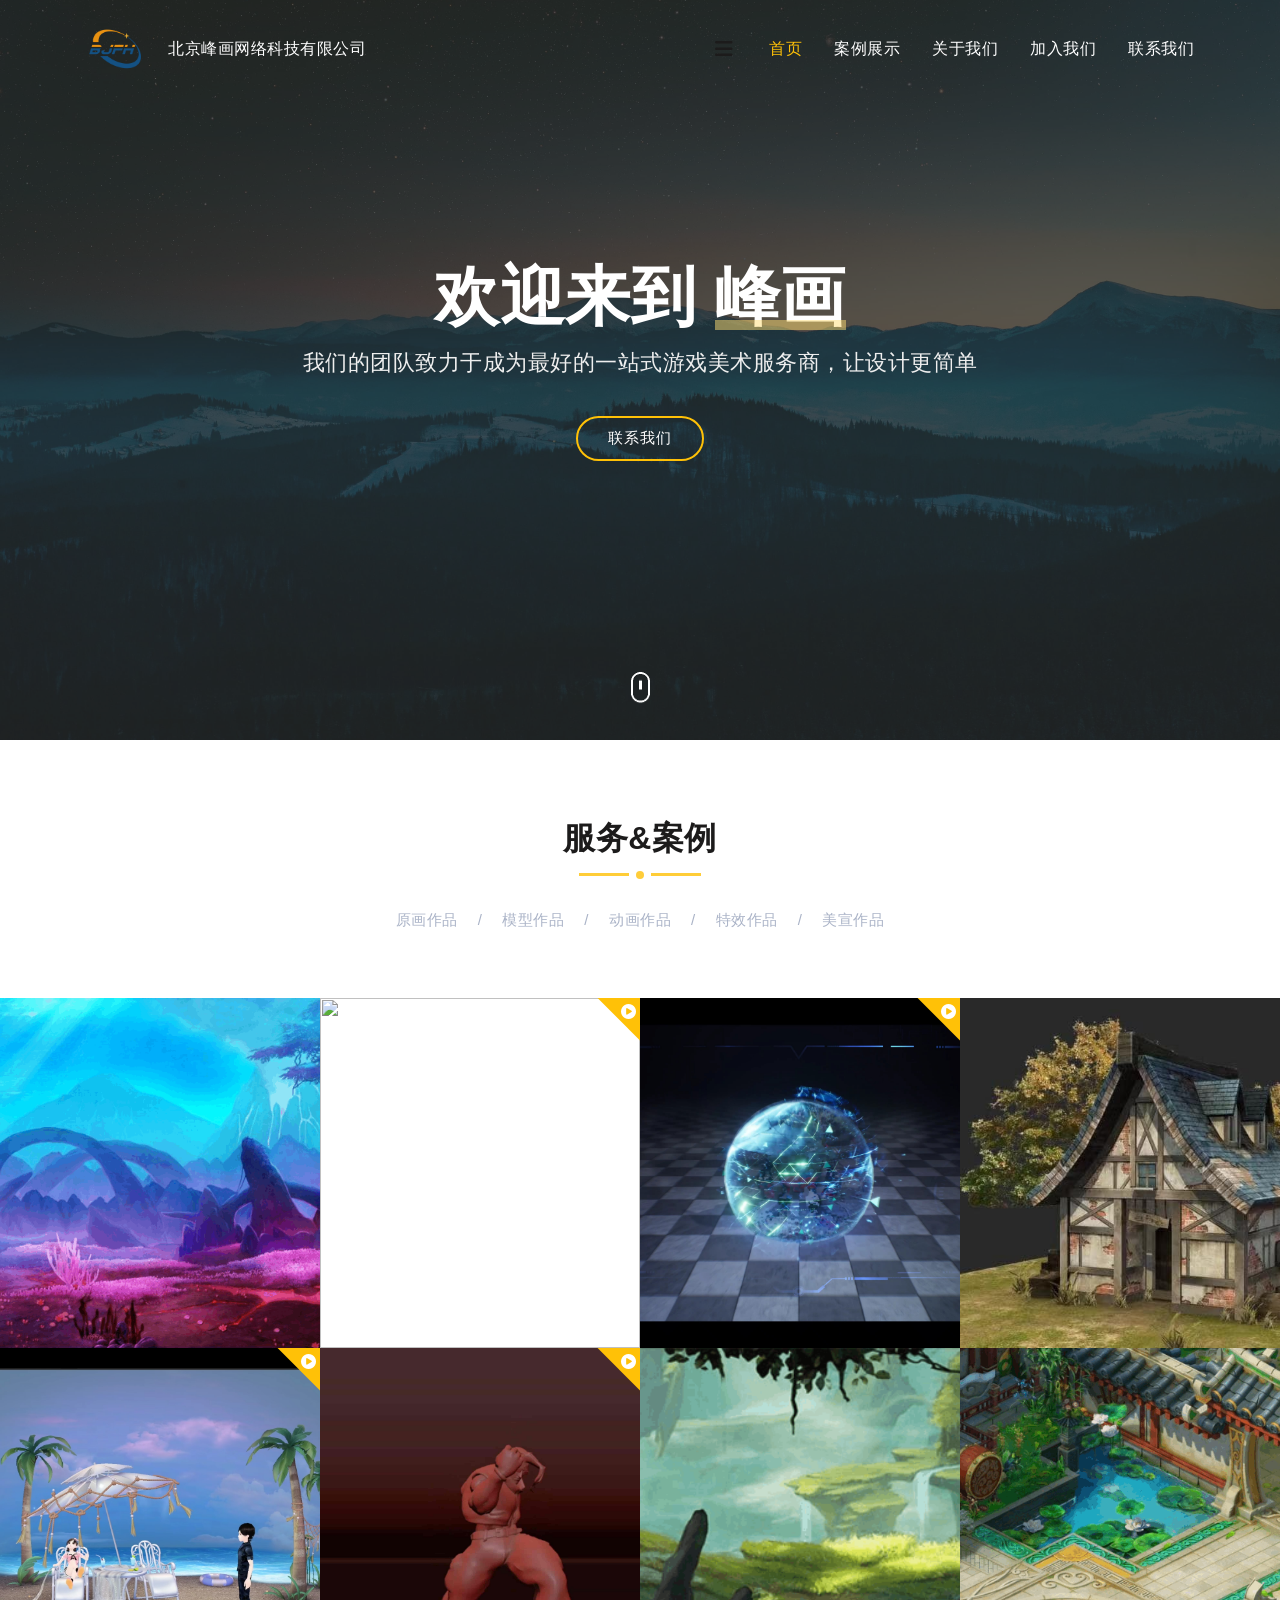
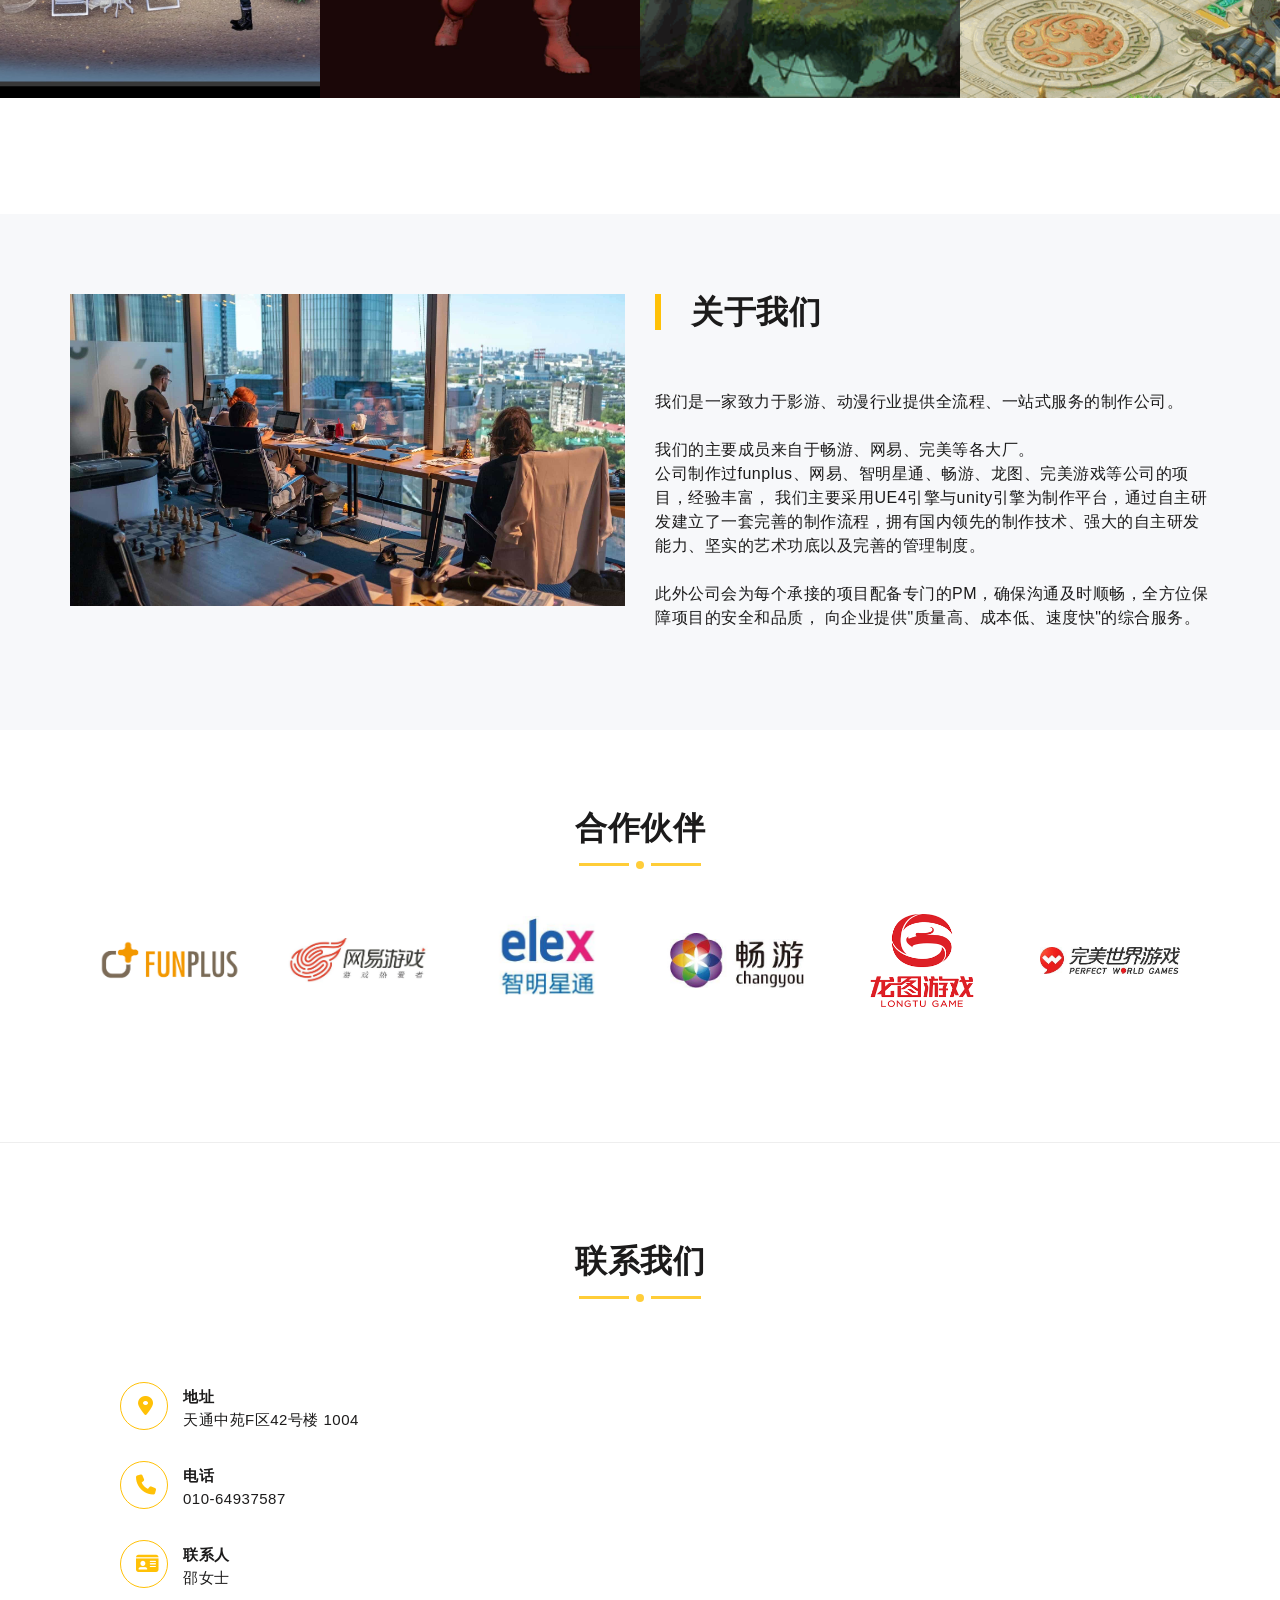
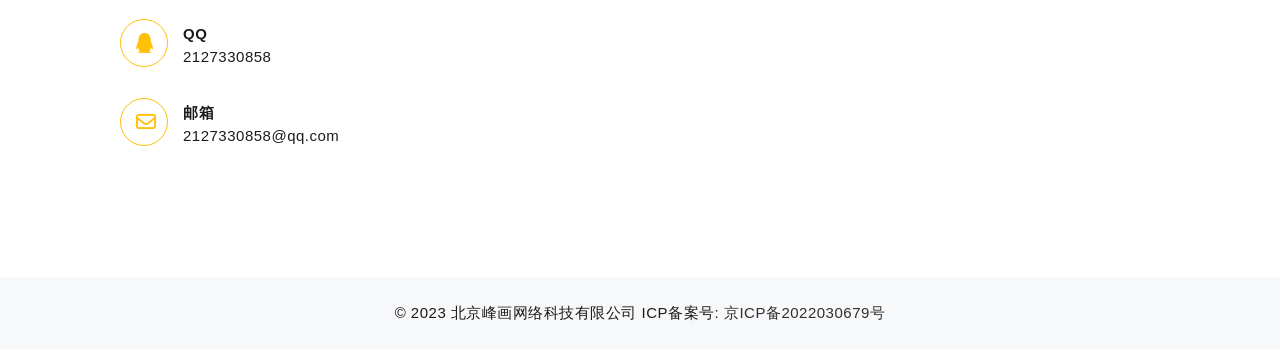
==== index.html @ 096bbdb9 "first commit" ====
<!DOCTYPE html>
<html lang="zh-CN">
<head>
  <meta charset="UTF-8">
  <meta name="viewport" content="width=device-width; initial-scale=1.0; maximum-scale=1; user-scalable=no;">
  <meta name="description" content="北京峰画网络科技有限公司官网 - 我们是一家致力于影游、动漫行业提供全流程、一站式服务的制作公司。">
  <meta name="keywords" content="北京峰画网络科技有限公司,游戏研发,原画作品,角色原画,场景原画,模型作品,角色模型,场景模型,三渲二,动画作品,角色动画,场景动画,动画镜头,特效作品,Unity引擎,UE4引擎,自研引擎,美宣作品">
  <title>北京峰画网络科技有限公司官网</title>
  <link rel="icon" href="/assets/favicon.ico">
  <link rel="stylesheet" href="/css/style.css">
  <link rel="stylesheet" href="https://cdnjs.cloudflare.com/ajax/libs/font-awesome/6.2.0/css/all.min.css">
</head>
<body>
  <div class="home_container">
    <!-- Header -->
    <header class="header header_home">
      <div class="navbar">
        <div class="container">
          <div class="navbar_left">
            <div class="navbar_logo">
              <img width="90" height="90" src="/assets/logo.png" alt="峰画">
            </div>
            <div class="navbar_title">北京峰画网络科技有限公司</div>
          </div>
          <div class="navbar_right">
            <i class="fas fa-bars navbar_menu_icon"></i>
            <div class="navbar_menu_pc">
              <div class="navbar_item" data-href="/index.html" onclick="window.location.href='/index.html'">首页</div>
              <div class="navbar_item" data-href="/cases.html" onclick="window.location.href='/cases.html'">案例展示</div>
              <div class="navbar_item" data-href="/about.html" onclick="window.location.href='/about.html'">关于我们</div>
              <div class="navbar_item" data-href="/jobs.html" onclick="window.location.href='/jobs.html'">加入我们</div>
              <div class="navbar_item" data-href="/contact.html" onclick="window.location.href='/contact.html'">联系我们</div>
            </div>
          </div>
        </div>
        <div class="navbar_menu_mobile">
          <div class="navbar_item" data-href="/index.html" onclick="window.location.href='/index.html'">首页</div>
          <div class="navbar_item" data-href="/cases.html" onclick="window.location.href='/cases.html'">案例展示</div>
          <div class="navbar_item" data-href="/about.html" onclick="window.location.href='/about.html'">关于我们</div>
          <div class="navbar_item" data-href="/jobs.html" onclick="window.location.href='/jobs.html'">加入我们</div>
          <div class="navbar_item" data-href="/contact.html" onclick="window.location.href='/contact.html'">联系我们</div>
        </div>
      </div>
    </header>

    <!-- Hero Section -->
    <div class="home_head">
      <div class="home_head_bg">
        <img alt="bg" src="/assets/home_bg.jpg">
      </div>
      <div class="home_overlay">
        <div class="home_content">
          <div class="animate-fade-in">
            <div class="home_title">
              欢迎来到
              <span class="home_title_line">峰画</span>
            </div>
          </div>
          <div class="animate-fade-in" style="transition-delay: 0.1s;">
            <div class="home_sub_title">我们的团队致力于成为最好的一站式游戏美术服务商，让设计更简单</div>
          </div>
          <div class="animate-fade-in" style="transition-delay: 0.2s;">
            <div onclick="window.location.href='/contact.html'" class="home_head_btn">
              联系我们
            </div>
          </div>
        </div>
        <div class="home_scroll_icon">
          <img src="/assets/scroll.gif" alt="scroll" width="19" height="33">
        </div>
      </div>
    </div>

    <!-- 服务&案例 -->
    <div class="home_block_wrapper">
      <div class="home_case_wrapper">
        <h2 class="home_block_title">服务&案例</h2>
        <div class="home_block_dot"></div>
        <div class="home_case_filter">
          <div class="home_case_filter_item">
            <div class="home_case_filter_title" onclick="window.location.href='/cases.html?type=1'">原画作品</div>
            <div class="home_case_filter_line">/</div>
          </div>
          <div class="home_case_filter_item">
            <div class="home_case_filter_title" onclick="window.location.href='/cases.html?type=2'">模型作品</div>
            <div class="home_case_filter_line">/</div>
          </div>
          <div class="home_case_filter_item">
            <div class="home_case_filter_title" onclick="window.location.href='/cases.html?type=3'">动画作品</div>
            <div class="home_case_filter_line">/</div>
          </div>
          <div class="home_case_filter_item">
            <div class="home_case_filter_title" onclick="window.location.href='/cases.html?type=4'">特效作品</div>
            <div class="home_case_filter_line">/</div>
          </div>
          <div class="home_case_filter_item">
            <div class="home_case_filter_title" onclick="window.location.href='/cases.html?type=5'">美宣作品</div>
          </div>
        </div>

        <div id="home_case_list" class="home_case_list">
          <!-- 案例列表由JS渲染 -->
        </div>
      </div>
    </div>

    <!-- 关于我们 -->
    <div class="home_block_wrapper" style="background-color: #f7f8fa;">
      <div class="home_block_inner_wrapper">
        <div class="home_about_wrapper">
          <div class="home_about_pc_img">
            <img src="/assets/about.jpg" alt="关于峰画">
          </div>
          <div class="home_about_m_img">
            <img src="/assets/about.jpg" alt="关于峰画">
          </div>
          <div class="home_about_content">
            <h2 class="home_about_title">关于我们</h2>
            我们是一家致力于影游、动漫行业提供全流程、一站式服务的制作公司。
            <br><br>
            我们的主要成员来自于畅游、网易、完美等各大厂。
            <br>
            公司制作过funplus、网易、智明星通、畅游、龙图、完美游戏等公司的项目，经验丰富， 我们主要采用UE4引擎与unity引擎为制作平台，通过自主研发建立了一套完善的制作流程，拥有国内领先的制作技术、强大的自主研发能力、坚实的艺术功底以及完善的管理制度。
            <br><br>
            此外公司会为每个承接的项目配备专门的PM，确保沟通及时顺畅，全方位保障项目的安全和品质， 向企业提供"质量高、成本低、速度快"的综合服务。
          </div>
        </div>
      </div>
    </div>

    <!-- 合作伙伴 -->
    <div class="home_block_wrapper">
      <div class="home_block_full_inner_wrapper">
        <h2 class="home_block_title">合作伙伴</h2>
        <div class="home_block_dot"></div>
        <div class="home_logo_list">
          <img class="home_logo_img" src="/assets/logo6.png" alt="funplus">
          <img class="home_logo_img" src="/assets/logo5.png" alt="网易">
          <img class="home_logo_img" src="/assets/logo4.jpeg" alt="智明星通">
          <img class="home_logo_img" src="/assets/logo3.jpeg" alt="畅游">
          <img class="home_logo_img" src="/assets/logo2.png" alt="龙图">
          <img class="home_logo_img" src="/assets/logo1.jpeg" alt="完美游戏">
        </div>
      </div>
    </div>

    <hr>

    <!-- 联系我们 -->
    <div class="home_block_wrapper">
      <div class="home_block_inner_wrapper">
        <h2 class="home_block_title">联系我们</h2>
        <div class="home_block_dot"></div>
        <div class="home_contact">
          <div class="home_contact_msg">
            <div class="home_contact_msg_item">
              <div class="home_contact_msg_item_icon_wrapper">
                <i class="fas fa-location-dot home_contact_msg_item_icon" style="width: 12px;"></i>
              </div>
              <div class="home_contact_msg_item_body">
                <div><strong>地址</strong></div>
                <div>天通中苑F区42号楼 1004</div>
              </div>
            </div>
            <div class="home_contact_msg_item">
              <div class="home_contact_msg_item_icon_wrapper">
                <i class="fas fa-phone home_contact_msg_item_icon"></i>
              </div>
              <div class="home_contact_msg_item_body">
                <div><strong>电话</strong></div>
                <div>010-64937587</div>
              </div>
            </div>
            <div class="home_contact_msg_item">
              <div class="home_contact_msg_item_icon_wrapper">
                <i class="fas fa-id-card home_contact_msg_item_icon"></i>
              </div>
              <div class="home_contact_msg_item_body">
                <div><strong>联系人</strong></div>
                <div>邵女士</div>
              </div>
            </div>
            <div class="home_contact_msg_item">
              <div class="home_contact_msg_item_icon_wrapper">
                <i class="fab fa-qq home_contact_msg_item_icon"></i>
              </div>
              <div class="home_contact_msg_item_body">
                <div><strong>QQ</strong></div>
                <div>2127330858</div>
              </div>
            </div>
            <div class="home_contact_msg_item">
              <div class="home_contact_msg_item_icon_wrapper">
                <i class="far fa-envelope home_contact_msg_item_icon"></i>
              </div>
              <div class="home_contact_msg_item_body">
                <div><strong>邮箱</strong></div>
                <div>2127330858@qq.com</div>
              </div>
            </div>
          </div>
        </div>
      </div>
    </div>

    <!-- Footer -->
    <footer class="footer">
      <p>
        © 2023 北京峰画网络科技有限公司 ICP备案号:
        <a href="https://beian.miit.gov.cn" target="_blank">京ICP备2022030679号</a>
      </p>
    </footer>
  </div>

  <!-- Modal -->
  <div id="modal" class="modal_wrapper" style="display: none;">
    <span class="modal_close">×</span>
    <div class="modal_content"></div>
  </div>

  <script src="/js/main.js"></script>
</body>
</html>
---- css/style.css ----
/* ==================== 全局样式 ==================== */
html,
body {
  padding: 0;
  margin: 0;
  font-family:
    -apple-system,
    BlinkMacSystemFont,
    Segoe UI,
    Roboto,
    Oxygen,
    Ubuntu,
    Cantarell,
    Fira Sans,
    Droid Sans,
    Helvetica Neue,
    sans-serif;
}

a {
  color: inherit;
  text-decoration: none;
}

* {
  box-sizing: border-box;
  -webkit-tap-highlight-color: transparent;
}

body,
html {
  overflow-x: hidden;
  -webkit-tap-highlight-color: transparent;
}

body {
  font-family: "Open Sans", sans-serif;
  font-size: 15px;
  letter-spacing: 0.5px;
  line-height: 1.5;
  color: #1c1b1b;
}

ul {
  padding: 0;
  margin: 0;
}

ul li {
  list-style: disc;
  font-size: 17px;
  line-height: 1.59;
}

a {
  text-decoration: none;
  color: #2f2f2f;
}

a:hover,
a:focus {
  outline: none;
  text-decoration: none;
}

h1,
h2,
h3,
h4,
h5,
h6 {
  font-family: "Open Sans", sans-serif;
  font-weight: 700;
  margin-top: 0;
}

h1 {
  font-size: 38px;
}

h2 {
  font-size: 32px;
  line-height: 1.13;
}

h3 {
  font-size: 26px;
}

h4 {
  font-size: 22px;
}

h5 {
  font-size: 20px;
}

h6 {
  font-size: 18px;
}

img {
  border: none;
  max-width: 100%;
  -moz-user-select: none;
  -webkit-user-select: none;
  -ms-user-select: none;
  user-select: none;
  -webkit-user-drag: none;
  user-drag: none;
  vertical-align: middle;
}

code {
  background-color: #ffc107;
  border-radius: 2px;
  color: #fff;
  padding: 2px 4px;
}

pre {
  background-color: #f8f8f8;
  border: 1px solid #eee;
  border-radius: 4px;
  padding: 10px;
}

pre code {
  background-color: transparent;
  color: #333;
}

del {
  text-decoration-color: #ffc107;
}

kbd {
  background-color: #ddd;
  padding: 4px 6px;
  border-radius: 2px;
  color: #ffc107;
}

video {
  width: 90% !important;
  height: auto !important;
  max-height: 90vh !important;
}

.tlinks {
  text-indent: -9999px;
  height: 0;
  line-height: 0;
  font-size: 0;
  overflow: hidden;
}

address {
  line-height: 1.5;
  padding-left: 10px;
}

dl dt {
  font-weight: 700;
}

dl dd {
  margin-left: 0;
}

blockquote {
  background-color: #f8f8f8;
  border-radius: 0 4px 4px 0;
  padding: 5px 15px;
}

blockquote p {
  margin-top: 10px;
}

button {
  padding: 5px 15px;
  border: none;
}

button:focus {
  outline: none;
  border: none;
}

hr {
  margin-top: 20px;
  margin-bottom: 20px;
  border: 0;
  border-top: 1px solid #eee;
}

/* ==================== Header 样式 ==================== */
.header {
  position: fixed;
  right: 0;
  left: 0;
  z-index: 1030;
  width: 100%;
}

.header_home .navbar {
  height: 97px;
  background-color: transparent;
  border-bottom: none;
}

@media screen and (max-width: 992px) {
  .header_home .navbar {
    height: 78px;
    background-color: #fff;
    border-bottom: 1px solid rgba(240, 240, 240, 0.5);
  }
}

.header_home .navbar_open {
  @media screen and (max-width: 992px) {
    height: 340px;
  }
}

.header_home .navbar_title {
  color: #fff;
}

@media screen and (max-width: 992px) {
  .header_home .navbar_title {
    color: #1c1b1b;
  }
}

.header_home .navbar_item {
  color: #fff;
}

@media screen and (max-width: 992px) {
  .header_home .navbar_item {
    color: #1c1b1b;
  }
}

.header_home .navbar_item_active {
  color: #ffc107;
}

.navbar {
  display: flex;
  flex-direction: row;
  flex-wrap: nowrap;
  justify-content: space-between;
  align-content: stretch;
  align-items: center;
  height: 78px;
  width: 100%;
  padding-right: 15px;
  padding-left: 15px;
  margin-bottom: 0;
  background-color: #fff;
  transition-duration: 300ms;
  transition-property: all;
  transition-timing-function: cubic-bezier(0.7, 1, 0.7, 1);
  overflow: hidden;
  border-bottom: 1px solid rgba(240, 240, 240, 0.5);
}

@media screen and (max-width: 992px) {
  .navbar {
    padding: 0;
    flex-direction: column;
    align-items: flex-start;
    justify-content: flex-start;
  }
}

.navbar_open {
  @media screen and (max-width: 992px) {
    height: 340px;
  }
}

.navbar .container {
  display: flex;
  flex-direction: row;
  flex-wrap: nowrap;
  justify-content: space-between;
  align-content: stretch;
  align-items: center;
  width: 100%;
  margin-right: auto;
  margin-left: auto;
}

@media (min-width: 992px) {
  .navbar .container {
    width: 960px;
  }
}

@media (min-width: 1200px) {
  .navbar .container {
    width: 1140px;
  }
}

.navbar_logo {
  position: relative;
  width: 90px;
  height: 90px;
}

@media screen and (max-width: 992px) {
  .navbar_logo {
    width: 95px;
    height: 95px;
  }
}

.navbar_left {
  display: flex;
  flex-direction: row;
  align-items: center;
}

@media screen and (max-width: 992px) {
  .navbar_left {
    max-height: 78px;
  }
}

.navbar_right {
  position: relative;
  display: flex;
  flex-direction: row;
  align-items: center;
}

@media screen and (max-width: 992px) {
  .navbar_right {
    max-height: 78px;
  }
}

.navbar_title {
  color: #1c1b1b;
  margin-left: 8px;
  font-size: 16px;
}

@media screen and (max-width: 992px) {
  .navbar_title {
    display: none;
  }
}

.navbar_menu_pc {
  display: flex;
  flex-direction: row;
  align-items: center;
}

@media screen and (max-width: 992px) {
  .navbar_menu_pc {
    display: none;
  }
}

.navbar_menu_icon {
  display: none;
  font-size: 20px;
  color: #1c1b1b;
  margin-right: 20px;
}

@media screen and (max-width: 992px) {
  .navbar_menu_icon {
    display: block;
    width: 20px;
  }
}

.navbar_item {
  color: #1c1b1b;
  margin: 0 16px;
  font-size: 16px;
  cursor: pointer;
}

.navbar_item_active {
  color: #ffc107;
}

.navbar_menu_mobile {
  display: none;
  width: 100%;
}

@media screen and (max-width: 992px) {
  .navbar_menu_mobile {
    display: flex;
    flex-direction: column;
    align-items: center;
  }

  .navbar_menu_mobile .navbar_item {
    width: 100%;
    padding: 12px 20px;
    text-align: left;
  }
}

.bread_wrapper {
  position: fixed;
  top: 78px;
  z-index: -1;
  display: flex;
  justify-content: center;
  width: 100%;
  padding: 12px 20px;
  color: #fff;
  background: #414c64;
}

@media screen and (max-width: 768px) {
  .bread_wrapper {
    justify-content: flex-start;
  }
}

.bread_inner_wrapper {
  display: flex;
  padding: 0 20px;
  background: #414c64;
}

@media screen and (max-width: 768px) {
  .bread_inner_wrapper {
    padding: 0;
  }
}

@media (min-width: 576px) {
  .bread_inner_wrapper {
    width: 540px;
  }
}

@media (min-width: 768px) {
  .bread_inner_wrapper {
    width: 720px;
  }
}

@media (min-width: 992px) {
  .bread_inner_wrapper {
    width: 960px;
  }
}

@media (min-width: 1200px) {
  .bread_inner_wrapper {
    width: 1140px;
  }
}

.bread_item {
  display: inline-flex;
}

.bread_item_title {
  color: #fff;
  cursor: pointer;
}

.bread_item_icon {
  font-size: 12px;
  width: 10px;
}

/* ==================== Footer 样式 ==================== */
.footer {
  text-align: center;
  background-color: #f7f8fa;
  padding: 10px;
}

/* ==================== Container 样式 ==================== */
.container_block_wrapper {
  display: flex;
  justify-content: center;
  padding: 140px 0 100px;
  width: 100%;
  min-height: calc(100vh - 72px);
}

@media screen and (max-width: 992px) {
  .container_block_wrapper {
    padding: 140px 0 60px;
  }
}

.container_block_inner_wrapper {
  display: flex;
  flex-direction: column;
  align-items: center;
  width: 100%;
  padding: 0 20px;
}

@media (min-width: 576px) {
  .container_block_inner_wrapper {
    max-width: 540px;
  }
}

@media (min-width: 768px) {
  .container_block_inner_wrapper {
    max-width: 720px;
  }
}

@media (min-width: 992px) {
  .container_block_inner_wrapper {
    max-width: 960px;
  }
}

@media (min-width: 1200px) {
  .container_block_inner_wrapper {
    max-width: 1140px;
  }
}

.container_block_title {
  color: #1c1b1b;
  margin-bottom: 15px;
  padding: 0;
  z-index: 10;
  text-transform: capitalize;
}

.container_block_dot {
  border-radius: 50%;
  height: 8px;
  width: 8px;
  display: inline-block;
  margin-bottom: 30px;
  position: relative;
  background-color: rgba(255, 193, 7, 0.8);
}

.container_block_dot::before {
  content: "";
  position: absolute;
  left: 15px;
  height: 3px;
  width: 50px;
  top: 2px;
  background-color: rgba(255, 193, 7, 0.8);
}

.container_block_dot::after {
  content: "";
  position: absolute;
  right: 15px;
  height: 3px;
  width: 50px;
  top: 2px;
  background-color: rgba(255, 193, 7, 0.8);
}

/* ==================== Modal 样式 ==================== */
.modal_wrapper {
  z-index: 3000;
  display: flex;
  align-items: center;
  position: fixed;
  padding: 0px 60px 0px 60px;
  left: 0;
  top: 0;
  width: 100%;
  height: 100%;
  background-color: black;
  box-sizing: border-box;
}

.modal_content {
  margin: auto;
  padding: 0;
  width: 90%;
  height: 100%;
  max-height: 100%;
  text-align: center;
}

.modal_slide {
  height: 100%;
  display: flex;
  align-items: center;
  justify-content: center;
}

.modal_image {
  max-height: 100%;
  max-width: 100%;
  user-select: none;
  -moz-user-select: none;
  -webkit-user-select: none;
}

.modal_close {
  color: white;
  position: absolute;
  top: 15px;
  right: 15px;
  font-size: 40px;
  font-weight: bold;
  opacity: 0.2;
  cursor: pointer;
}

.modal_close:hover {
  opacity: 1;
}

@media (max-width: 900px) {
  .modal_wrapper {
    padding: 0;
  }
}

/* ==================== 首页样式 ==================== */
.home_container {
}

.home_head {
  position: relative;
  height: 740px;
  width: 100%;
}

@media screen and (max-width: 992px) {
  .home_head {
    height: 700px;
  }
}

.home_head_bg {
  position: absolute;
  height: 740px;
  width: 100%;
  overflow: hidden;
  z-index: -1;
}

.home_head_bg img {
  width: 100%;
  height: 100%;
  object-fit: cover;
}

@media screen and (max-width: 992px) {
  .home_head_bg {
    height: 700px;
  }
}

.home_content {
  text-align: center;
  padding-top: 260px;
}

.home_overlay {
  background-color: rgba(41, 39, 34, 0.75);
  width: 100%;
  height: 100%;
}

.home_title {
  margin: 0;
  line-height: 1.15;
  font-size: 65px;
  font-weight: 700;
  color: #fff;
}

@media screen and (max-width: 992px) {
  .home_title {
    font-size: 46px;
    line-height: 36px;
  }
}

.home_sub_title {
  color: #eee;
  margin-top: 15px;
  line-height: 1.2;
  font-size: 22px;
  padding: 0 25px;
}

@media screen and (max-width: 992px) {
  .home_sub_title {
    font-size: 18px;
    margin-top: 25px;
  }
}

.home_title_line {
  position: relative;
}

.home_title_line::before {
  position: absolute;
  content: "";
  width: 100%;
  height: 10px;
  background-color: rgba(255, 221, 117, 0.5);
  left: 0;
  bottom: 3px;
  z-index: auto;
}

@media screen and (max-width: 992px) {
  .home_title_line::before {
    height: 8px;
  }
}

.home_scroll_icon {
  position: absolute;
  bottom: 35px;
  width: 100%;
  text-align: center;
}

.home_head_btn {
  font-family: "Raleway", sans-serif;
  font-weight: 500;
  font-size: 15px;
  letter-spacing: 1px;
  display: inline-block;
  padding: 9px 30px;
  border-radius: 50px;
  transition: 0.5s;
  margin-top: 40px;
  border: 2px solid #ffc107;
  color: #fff;
  cursor: pointer;
}

.home_head_btn:hover {
  background-color: #ffc107;
}

@media screen and (max-width: 992px) {
  .home_head_btn {
    margin-top: 40px;
  }
}

.home_block_wrapper {
  display: flex;
  justify-content: center;
  padding: 80px 0 100px;
  width: 100%;
}

@media screen and (max-width: 992px) {
  .home_block_wrapper {
    padding: 40px 0 60px;
  }
}

.home_block_full_inner_wrapper {
  display: flex;
  flex-direction: column;
  align-items: center;
  width: 100%;
}

.home_block_inner_wrapper {
  display: flex;
  flex-direction: column;
  align-items: center;
  width: 100%;
}

@media (min-width: 576px) {
  .home_block_inner_wrapper {
    max-width: 540px;
  }
}

@media (min-width: 768px) {
  .home_block_inner_wrapper {
    max-width: 720px;
  }
}

@media (min-width: 992px) {
  .home_block_inner_wrapper {
    max-width: 960px;
  }
}

@media (min-width: 1200px) {
  .home_block_inner_wrapper {
    max-width: 1140px;
  }
}

.home_block_title {
  color: #1c1b1b;
  margin-bottom: 15px;
  padding: 0;
  z-index: 10;
  text-transform: capitalize;
}

.home_block_dot {
  border-radius: 50%;
  height: 8px;
  width: 8px;
  display: inline-block;
  margin-bottom: 30px;
  position: relative;
  background-color: rgba(255, 193, 7, 0.8);
}

.home_block_dot::before {
  content: "";
  position: absolute;
  left: 15px;
  height: 3px;
  width: 50px;
  top: 2px;
  background-color: rgba(255, 193, 7, 0.8);
}

.home_block_dot::after {
  content: "";
  position: absolute;
  right: 15px;
  height: 3px;
  width: 50px;
  top: 2px;
  background-color: rgba(255, 193, 7, 0.8);
}

.home_case_wrapper {
  display: flex;
  flex-direction: column;
  align-items: center;
  width: 100%;
  color: #aab3c7;
}

.home_case_filter {
  display: flex;
  justify-content: center;
  flex-wrap: wrap;
  width: 100%;
  margin-bottom: 50px;
}

@media screen and (max-width: 992px) {
  .home_case_filter {
    margin-bottom: 30px;
  }
}

.home_case_filter_item {
  display: flex;
}

.home_case_filter_title {
  cursor: pointer;
  margin: 0 20px;
}

.home_case_filter_title:hover {
  color: #ffc107;
}

.home_case_list {
  width: 100%;
  display: grid;
  margin: 1rem 0;
  grid-template-columns: 1fr 1fr 1fr 1fr;
  grid-template-rows: 1fr 1fr;
  gap: 0px 0px;
}

@media screen and (max-width: 992px) {
  .home_case_list {
    grid-template-columns: 1fr 1fr;
    grid-template-rows: 1fr 1fr 1fr 1fr;
  }
}

.home_case_item {
  position: relative;
  margin: 0px;
  width: 100%;
  height: 350px;
  overflow: hidden;
  cursor: pointer;
}

@media screen and (max-width: 750px) {
  .home_case_item {
    height: 280px;
  }
}

.home_case_item:hover .home_case_item_img img {
  transform: scale(1.1);
}

.home_case_item_video::after {
  content: "";
  position: absolute;
  right: 0;
  top: 0;
  margin: -30px;
  width: 60px;
  height: 60px;
  transform: rotate(45deg);
  color: #fff;
  background-color: #ffc107;
}

.home_case_item_img {
  position: absolute;
  top: 0;
  left: 0;
  right: 0;
  bottom: 0;
  width: 100%;
  height: 100%;
}

.home_case_item_img img {
  width: 100%;
  height: 100%;
  object-fit: cover;
  transition: transform 0.6s ease;
}

.home_grid_item_overlay {
  position: absolute;
  display: flex;
  justify-content: center;
  align-items: center;
  left: 0;
  bottom: 0;
  width: 100%;
  height: 40px;
  background: rgba(0, 0, 0, 0.6);
  color: #fff;
  padding: 0 20px;
  opacity: 0;
  transition: 0.6s;
  z-index: 99;
}

.home_grid_item_overlay p {
  margin: 0;
  font-size: 14px;
}

@media screen and (max-width: 750px) {
  .home_grid_item_overlay {
    padding-top: 125px;
    opacity: 0 !important;
  }

  .home_grid_item_overlay h3 {
    margin-bottom: 0px;
  }
}

.home_case_item:hover .home_grid_item_overlay {
  opacity: 1;
}

.home_about_wrapper {
  display: flex;
  justify-content: center;
}

@media screen and (max-width: 992px) {
  .home_about_wrapper {
    flex-direction: column;
    align-items: center;
  }
}

.home_about_pc_img {
  position: relative;
  width: 50%;
  margin-right: 15px;
  height: auto;
  border-radius: 4px;
}

@media screen and (max-width: 992px) {
  .home_about_pc_img {
    display: none;
  }
}

.home_about_m_img {
  position: relative;
  display: none;
}

@media screen and (max-width: 992px) {
  .home_about_m_img {
    display: block;
    height: 250px;
    max-height: 50vh;
    width: 90vw;
    margin-right: 0;
    border-radius: 4px;
  }
}

.home_about_title {
  border-left: 6px solid #ffc107;
  padding-left: 30px;
  margin-bottom: 60px;
}

@media screen and (max-width: 992px) {
  .home_about_title {
    margin-top: 20px;
    margin-bottom: 40px;
  }
}

.home_about_content {
  width: 50%;
  margin-left: 15px;
  color: #1c1b1b;
  font-size: 16px;
}

@media screen and (max-width: 992px) {
  .home_about_content {
    width: 90vw;
    margin-left: 0;
  }
}

.home_logo_list {
  width: 100%;
  padding: 0 80px;
  display: flex;
  align-items: center;
  justify-content: space-between;
}

@media screen and (max-width: 992px) {
  .home_logo_list {
    padding: 0;
    flex-wrap: wrap;
    justify-content: space-around;
    justify-content: space-evenly;
  }
}

.home_logo_list > img {
  width: 140px;
  height: auto;
  margin: 0 20px;
  max-width: 45%;
  transition: all 0.4s ease-in-out;
  display: inline-block;
  padding: 15px 0;
}

@media screen and (max-width: 992px) {
  .home_logo_list > img {
    width: 30%;
  }
}

.home_logo_list > img:hover {
  transform: scale(1.15);
}

.home_video_icon {
  z-index: 1;
  position: absolute;
  top: 6px;
  right: 4px;
  width: 15px;
  height: 15px;
  color: #fff;
}

/* ==================== 案例展示页样式 ==================== */
.cases_type_wrapper {
  width: 100%;
  display: flex;
  flex-wrap: wrap;
  margin-bottom: 18px;
}

.cases_type_item {
  cursor: pointer;
  display: inline-block;
  padding: 10px 18px;
  font-size: 14px;
  font-weight: 500;
  line-height: 1;
  color: #1c1b1b;
  margin: 0 3px 10px 3px;
  transition: all ease-in-out 0.3s;
  background: #fafafc;
  border-radius: 50px;
}

.cases_type_item:hover,
.cases_type_item_active {
  color: #414c64;
  background: #ffc107;
}

.cases_content_wrapper {
  position: relative;
  width: 100%;
  display: grid;
  margin: 30px 0;
  grid-template-columns: 1fr 1fr 1fr 1fr;
  grid-template-rows: 1fr 1fr;
  gap: 20px 20px;
}

@media screen and (max-width: 992px) {
  .cases_content_wrapper {
    grid-template-columns: 1fr 1fr;
    grid-template-rows: 1fr 1fr 1fr 1fr;
  }
}

.cases_case_item {
  position: relative;
  display: flex;
  justify-content: center;
  align-items: center;
  width: 100%;
  padding-right: 15px;
  padding-left: 15px;
  height: 320px;
  overflow: hidden;
  cursor: pointer;
}

@media screen and (max-width: 750px) {
  .cases_case_item {
    height: 280px;
  }
}

.cases_case_item:hover .cases_case_item_img img {
  transform: scale(1.1);
}

.cases_case_item_video::after {
  content: "";
  position: absolute;
  right: 0;
  top: 0;
  margin: -30px;
  width: 60px;
  height: 60px;
  transform: rotate(45deg);
  color: #fff;
  background-color: #ffc107;
}

.cases_case_item_img {
  position: absolute;
  top: 0;
  left: 0;
  right: 0;
  bottom: 0;
  width: 100%;
  height: 100%;
}

.cases_case_item_img img {
  width: 100%;
  height: 100%;
  object-fit: cover;
  transition: transform 0.6s ease;
}

.cases_grid_item_overlay {
  position: absolute;
  display: flex;
  justify-content: center;
  align-items: center;
  left: 0;
  bottom: 0;
  width: 100%;
  height: 40px;
  background: rgba(0, 0, 0, 0.6);
  color: #fff;
  padding: 0 20px;
  opacity: 0;
  transition: 0.6s;
  z-index: 99;
}

.cases_grid_item_overlay p {
  margin: 0;
  font-size: 14px;
}

.cases_case_item:hover .cases_grid_item_overlay {
  opacity: 1;
}

.cases_empty_img {
  width: 356px;
  height: 348px;
}

.cases_video_icon {
  z-index: 1;
  position: absolute;
  top: 6px;
  right: 4px;
  width: 15px;
  height: 15px;
  color: #fff;
}

/* ==================== 职位列表页样式 ==================== */
.jobs_job_wrapper {
  width: 100%;
  display: flex;
  justify-content: center;
}

@media screen and (max-width: 992px) {
  .jobs_job_wrapper {
    flex-direction: column;
  }
}

.jobs_job_item {
  width: 50%;
  padding: 20px 25px;
  margin: 10px 20px;
  transition: all ease-in-out 0.3s;
  background: #fff;
  box-shadow: 0px 5px 90px 0px rgba(110, 123, 131, 0.05);
  cursor: pointer;
}

@media screen and (max-width: 992px) {
  .jobs_job_item {
    max-width: 100%;
    width: 90vw;
    margin: 10px 0;
  }
}

.jobs_job_item:hover {
  box-shadow: 0px 0 35px 0 rgba(0, 0, 0, 0.08);
}

.jobs_job_item_priority {
  display: inline-block;
  margin-right: 5px;
  height: 26px;
  position: relative;
  top: -1px;
  margin-right: 4px;
  padding: 0 4px;
  border-radius: 4px;
  color: #fff;
  font-size: 20px;
  line-height: 26px;
  background: #ff6b6b;
}

.jobs_job_item_title {
  display: inline-block;
  font-size: 20px;
  font-weight: bold;
}

.jobs_job_item_desc {
  margin-top: 10px;
  color: #aab3c7;
}

/* ==================== 职位详情页样式 ==================== */
.jobdetail_job_title {
  margin-top: 20px;
  width: 100%;
  display: inline-block;
  margin-bottom: 20px;
}

.jobdetail_job_desc {
  width: 100%;
  margin-bottom: 5px;
  font-size: 14px;
  color: #aab3c7;
}

.jobdetail_job_content {
  width: 100%;
  margin-top: 30px;
}

.jobdetail_job_priority {
  display: inline-block;
  margin-right: 5px;
  height: 30px;
  position: relative;
  top: -3px;
  margin-right: 4px;
  padding: 0 4px;
  border-radius: 4px;
  color: #fff;
  font-size: 26px;
  line-height: 30px;
  background: #ff6b6b;
}

/* ==================== 联系我们页样式 ==================== */
.contact_contact {
  margin-top: 50px;
  width: 100%;
  display: flex;
  justify-content: center;
}

@media screen and (max-width: 992px) {
  .contact_contact {
    flex-direction: column;
    align-items: center;
  }
}

.contact_contact_form {
  width: 65%;
  display: flex;
  flex-direction: column;
}

@media screen and (max-width: 992px) {
  .contact_contact_form {
    width: 90vw;
  }
}

.contact_contact_form_item input {
  background: transparent;
  border-radius: 10px;
  color: #333;
  font-size: 15px;
  border: 1px solid #888;
  height: 45px;
  margin-bottom: 24px;
}

.contact_contact_form_item textarea {
  background: transparent;
  border: 1px solid #888;
  border-radius: 10px;
  color: #333;
  font-size: 18px;
  padding: 10px;
  height: 190px;
}

.contact_contact_form_input {
  display: block;
  width: 100%;
  height: 34px;
  padding: 6px 12px;
  font-size: 14px;
  line-height: 1.42857143;
  color: #555;
  background-color: #fff;
  background-image: none;
  border: 1px solid #ccc;
  border-radius: 4px;
  -webkit-box-shadow: inset 0 1px 1px rgb(0 0 0 / 8%);
  box-shadow: inset 0 1px 1px rgb(0 0 0 / 8%);
  -webkit-transition:
    border-color ease-in-out 0.15s,
    -webkit-box-shadow ease-in-out 0.15s;
  -o-transition:
    border-color ease-in-out 0.15s,
    box-shadow ease-in-out 0.15s;
  transition:
    border-color ease-in-out 0.15s,
    box-shadow ease-in-out 0.15s;
}

.contact_contact_form_input:focus {
  background-color: #fff;
  outline: 0;
  box-shadow: none;
}

.contact_contact_form_btn {
  color: #555;
  font-size: 13px;
  font-weight: 600;
  letter-spacing: 1px;
  text-align: center;
  padding: 12px 24px;
  margin-top: 25px;
  -webkit-transition: all 0.5s;
  transition: all 0.5s;
  width: 130px;
  color: #fff;
  border-radius: 10px;
  background-color: #ffc107;
  border: 1px solid #ffc107;
  cursor: pointer;
}

.contact_contact_form_btn:hover,
.contact_contact_form_btn:focus {
  background-color: #fff;
  color: #ffc107;
}

.contact_contact_msg {
  width: 35%;
  display: flex;
  flex-direction: column;
  margin-left: 50px;
}

@media screen and (max-width: 992px) {
  .contact_contact_msg {
    width: 80vw;
    margin-top: 40px;
    margin-left: 0;
  }
}

.contact_contact_msg_item {
  display: flex;
  margin-bottom: 30px;
}

.contact_contact_msg_item_icon_wrapper {
  background-color: transparent;
  font-size: 20px;
  display: flex;
  justify-content: center;
  align-items: center;
  width: 48px;
  height: 48px;
  line-height: 48px;
  border-radius: 50%;
  float: left;
  margin-right: 15px;
  border: 1px solid #ffc107;
  color: #ffc107;
}

.contact_contact_msg_item_icon {
  width: 16px;
}

.contact_contact_msg_item_body {
  margin-top: 4px;
  display: flex;
  flex-direction: column;
}

/* ==================== 首页联系我们样式 ==================== */
.home_contact {
  margin-top: 50px;
  width: 100%;
  display: flex;
}

@media screen and (max-width: 992px) {
  .home_contact {
    flex-direction: column;
    align-items: center;
  }
}

.home_contact_form {
  width: 65%;
  display: flex;
  flex-direction: column;
}

@media screen and (max-width: 992px) {
  .home_contact_form {
    width: 90vw;
  }
}

.home_contact_form_item input {
  background: transparent;
  border-radius: 10px;
  color: #333;
  font-size: 15px;
  border: 1px solid #888;
  height: 45px;
  margin-bottom: 24px;
}

.home_contact_form_item textarea {
  background: transparent;
  border: 1px solid #888;
  border-radius: 10px;
  color: #333;
  font-size: 18px;
  padding: 10px;
  height: 190px;
}

.home_contact_form_input {
  display: block;
  width: 100%;
  height: 34px;
  padding: 6px 12px;
  font-size: 14px;
  line-height: 1.42857143;
  color: #555;
  background-color: #fff;
  background-image: none;
  border: 1px solid #ccc;
  border-radius: 4px;
  -webkit-box-shadow: inset 0 1px 1px rgb(0 0 0 / 8%);
  box-shadow: inset 0 1px 1px rgb(0 0 0 / 8%);
  -webkit-transition:
    border-color ease-in-out 0.15s,
    -webkit-box-shadow ease-in-out 0.15s;
  -o-transition:
    border-color ease-in-out 0.15s,
    box-shadow ease-in-out 0.15s;
  transition:
    border-color ease-in-out 0.15s,
    box-shadow ease-in-out 0.15s;
}

.home_contact_form_input:focus {
  background-color: #fff;
  outline: 0;
  box-shadow: none;
}

.home_contact_form_btn {
  color: #555;
  font-size: 13px;
  font-weight: 600;
  letter-spacing: 1px;
  text-align: center;
  padding: 12px 24px;
  margin-top: 25px;
  -webkit-transition: all 0.5s;
  transition: all 0.5s;
  width: 130px;
  color: #fff;
  border-radius: 10px;
  background-color: #ffc107;
  border: 1px solid #ffc107;
  cursor: pointer;
}

.home_contact_form_btn:hover,
.home_contact_form_btn:focus {
  background-color: #fff;
  color: #ffc107;
}

.home_contact_msg {
  width: 35%;
  display: flex;
  flex-direction: column;
  margin-left: 50px;
}

@media screen and (max-width: 992px) {
  .home_contact_msg {
    width: 80vw;
    margin-top: 40px;
    margin-left: 0;
  }
}

.home_contact_msg_item {
  display: flex;
  margin-bottom: 30px;
}

.home_contact_msg_item_icon_wrapper {
  background-color: transparent;
  font-size: 20px;
  display: flex;
  justify-content: center;
  align-items: center;
  width: 48px;
  height: 48px;
  line-height: 48px;
  border-radius: 50%;
  float: left;
  margin-right: 15px;
  border: 1px solid #ffc107;
  color: #ffc107;
}

.home_contact_msg_item_icon {
  width: 16px;
}

.home_contact_msg_item_body {
  margin-top: 4px;
  display: flex;
  flex-direction: column;
}

/* ==================== 动画效果 ==================== */
.animate-fade-in {
  opacity: 0;
  transform: translate(0, 30px);
  transition:
    opacity 0.4s ease,
    transform 0.4s ease;
}

.animate-fade-in.visible {
  opacity: 1;
  transform: translate(0, 0);
}
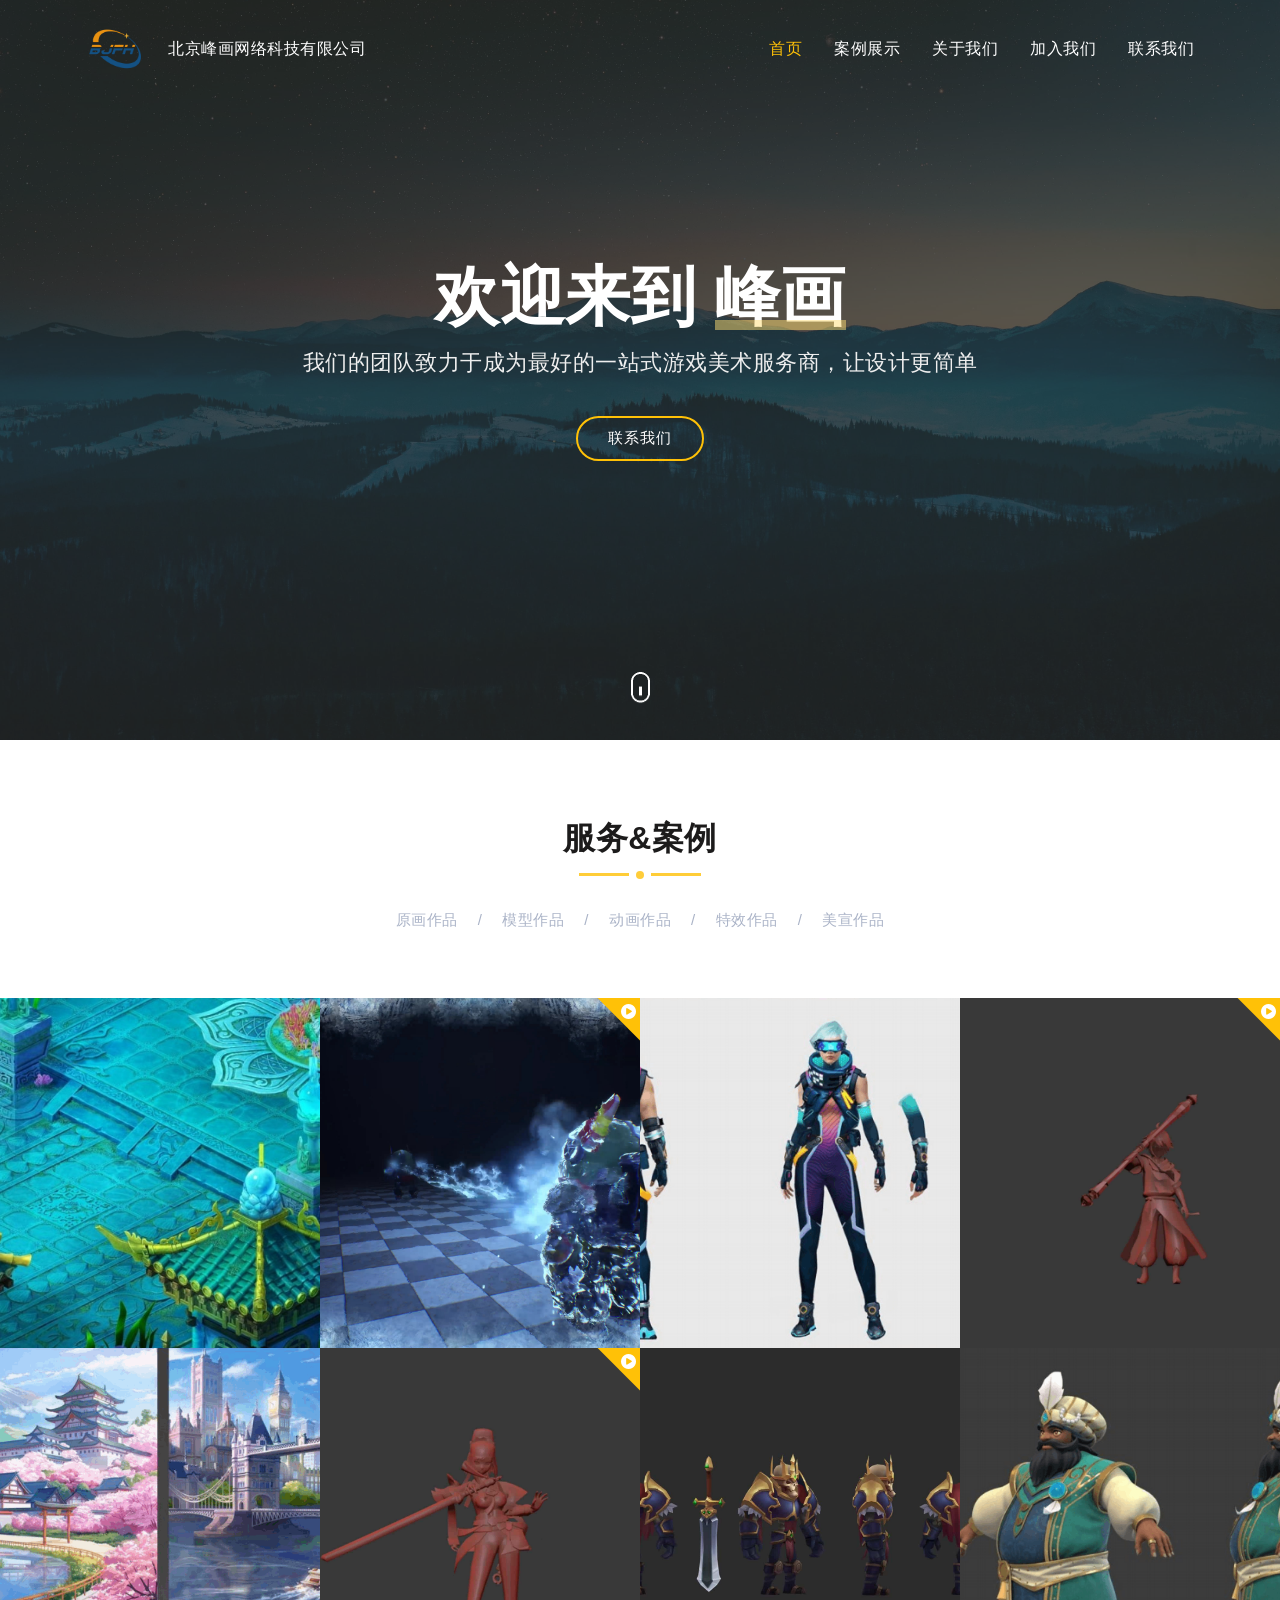
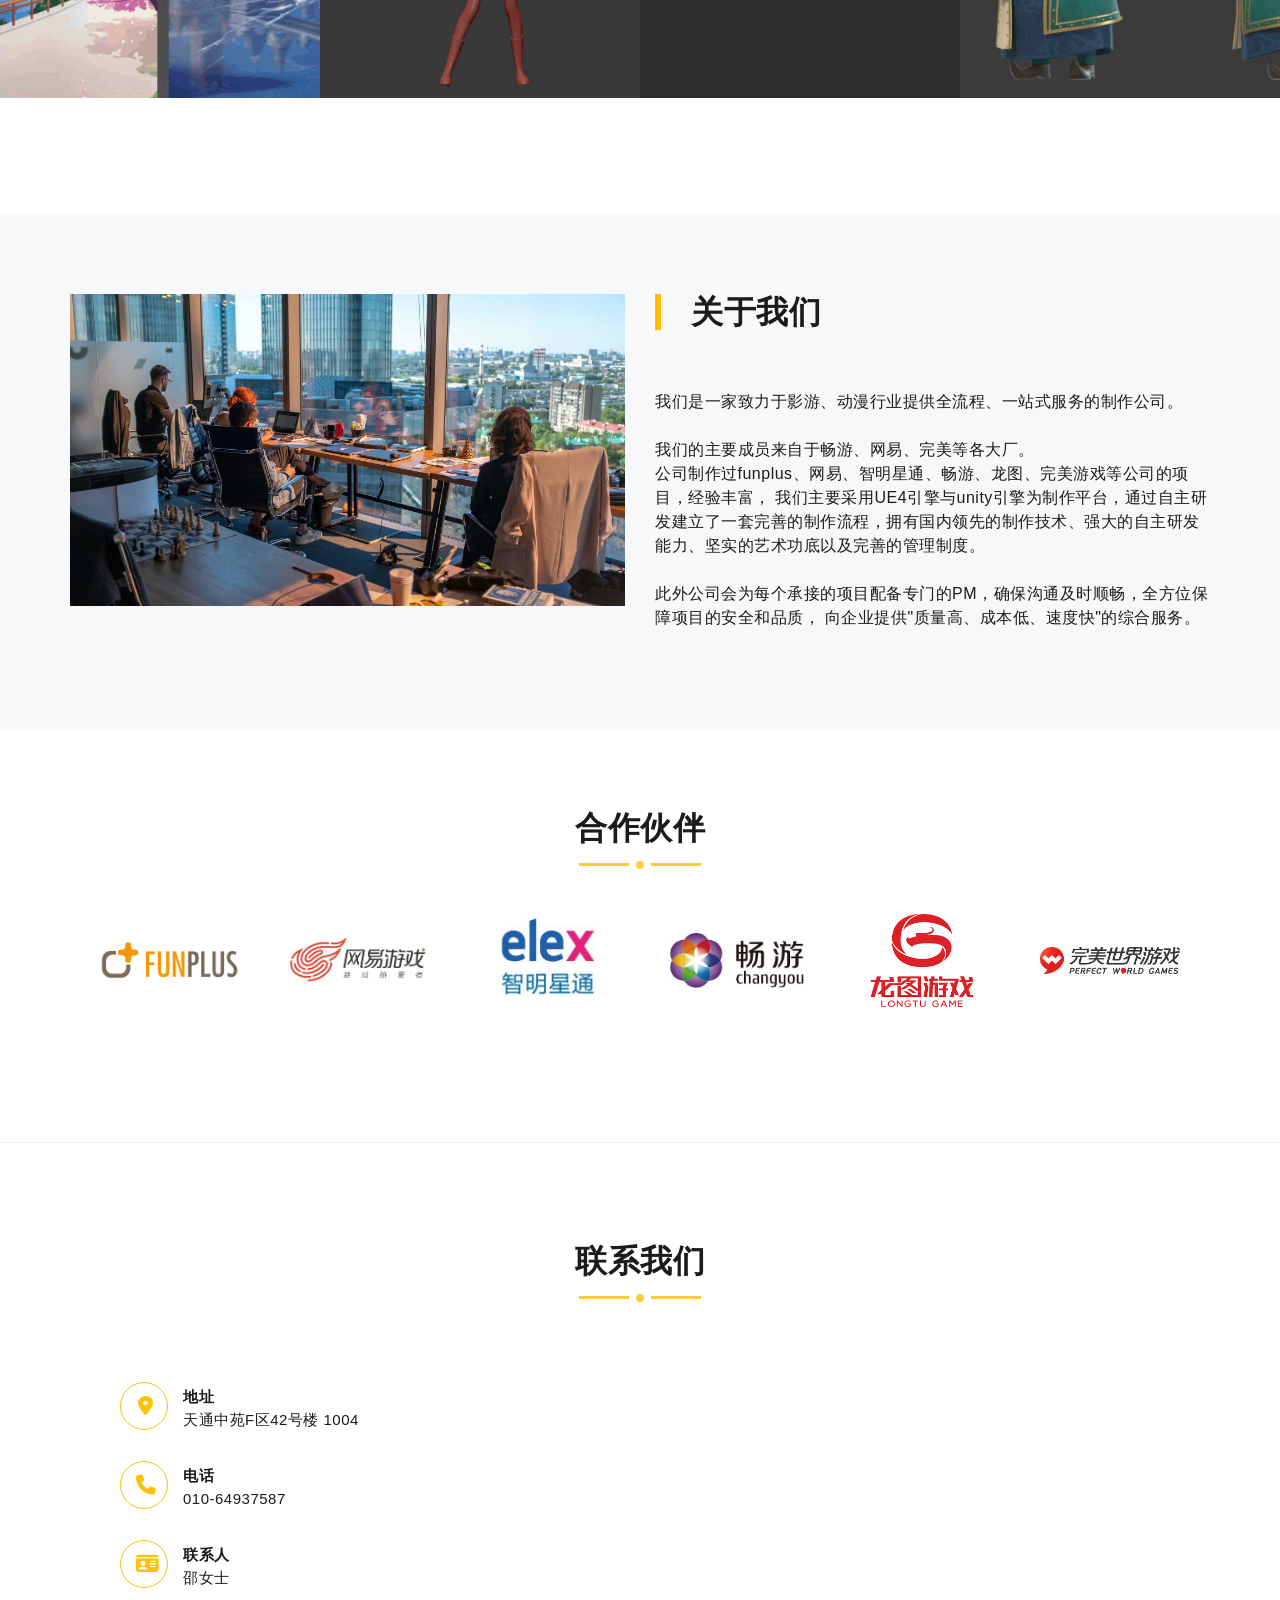
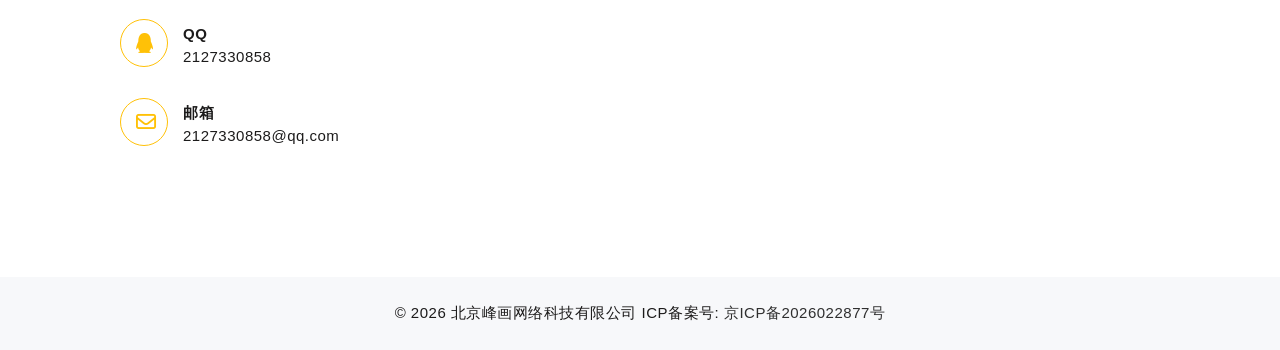
==== commit fb055f0c: "更新备案号" ====
--- a/index.html
+++ b/index.html
@@ -1,223 +1,340 @@
-<!DOCTYPE html>
+<!doctype html>
 <html lang="zh-CN">
-<head>
-  <meta charset="UTF-8">
-  <meta name="viewport" content="width=device-width; initial-scale=1.0; maximum-scale=1; user-scalable=no;">
-  <meta name="description" content="北京峰画网络科技有限公司官网 - 我们是一家致力于影游、动漫行业提供全流程、一站式服务的制作公司。">
-  <meta name="keywords" content="北京峰画网络科技有限公司,游戏研发,原画作品,角色原画,场景原画,模型作品,角色模型,场景模型,三渲二,动画作品,角色动画,场景动画,动画镜头,特效作品,Unity引擎,UE4引擎,自研引擎,美宣作品">
-  <title>北京峰画网络科技有限公司官网</title>
-  <link rel="icon" href="/assets/favicon.ico">
-  <link rel="stylesheet" href="/css/style.css">
-  <link rel="stylesheet" href="https://cdnjs.cloudflare.com/ajax/libs/font-awesome/6.2.0/css/all.min.css">
-</head>
-<body>
-  <div class="home_container">
-    <!-- Header -->
-    <header class="header header_home">
-      <div class="navbar">
-        <div class="container">
-          <div class="navbar_left">
-            <div class="navbar_logo">
-              <img width="90" height="90" src="/assets/logo.png" alt="峰画">
-            </div>
-            <div class="navbar_title">北京峰画网络科技有限公司</div>
-          </div>
-          <div class="navbar_right">
-            <i class="fas fa-bars navbar_menu_icon"></i>
-            <div class="navbar_menu_pc">
-              <div class="navbar_item" data-href="/index.html" onclick="window.location.href='/index.html'">首页</div>
-              <div class="navbar_item" data-href="/cases.html" onclick="window.location.href='/cases.html'">案例展示</div>
-              <div class="navbar_item" data-href="/about.html" onclick="window.location.href='/about.html'">关于我们</div>
-              <div class="navbar_item" data-href="/jobs.html" onclick="window.location.href='/jobs.html'">加入我们</div>
-              <div class="navbar_item" data-href="/contact.html" onclick="window.location.href='/contact.html'">联系我们</div>
-            </div>
-          </div>
-        </div>
-        <div class="navbar_menu_mobile">
-          <div class="navbar_item" data-href="/index.html" onclick="window.location.href='/index.html'">首页</div>
-          <div class="navbar_item" data-href="/cases.html" onclick="window.location.href='/cases.html'">案例展示</div>
-          <div class="navbar_item" data-href="/about.html" onclick="window.location.href='/about.html'">关于我们</div>
-          <div class="navbar_item" data-href="/jobs.html" onclick="window.location.href='/jobs.html'">加入我们</div>
-          <div class="navbar_item" data-href="/contact.html" onclick="window.location.href='/contact.html'">联系我们</div>
-        </div>
-      </div>
-    </header>
-
-    <!-- Hero Section -->
-    <div class="home_head">
-      <div class="home_head_bg">
-        <img alt="bg" src="/assets/home_bg.jpg">
-      </div>
-      <div class="home_overlay">
-        <div class="home_content">
-          <div class="animate-fade-in">
-            <div class="home_title">
-              欢迎来到
-              <span class="home_title_line">峰画</span>
-            </div>
-          </div>
-          <div class="animate-fade-in" style="transition-delay: 0.1s;">
-            <div class="home_sub_title">我们的团队致力于成为最好的一站式游戏美术服务商，让设计更简单</div>
-          </div>
-          <div class="animate-fade-in" style="transition-delay: 0.2s;">
-            <div onclick="window.location.href='/contact.html'" class="home_head_btn">
+  <head>
+    <meta charset="UTF-8" />
+    <meta
+      name="viewport"
+      content="width=device-width; initial-scale=1.0; maximum-scale=1; user-scalable=no;"
+    />
+    <meta
+      name="description"
+      content="北京峰画网络科技有限公司官网 - 我们是一家致力于影游、动漫行业提供全流程、一站式服务的制作公司。"
+    />
+    <meta
+      name="keywords"
+      content="北京峰画网络科技有限公司,游戏研发,原画作品,角色原画,场景原画,模型作品,角色模型,场景模型,三渲二,动画作品,角色动画,场景动画,动画镜头,特效作品,Unity引擎,UE4引擎,自研引擎,美宣作品"
+    />
+    <title>北京峰画网络科技有限公司官网</title>
+    <link rel="icon" href="/assets/favicon.ico" />
+    <link rel="stylesheet" href="/css/style.css" />
+    <link
+      rel="stylesheet"
+      href="https://cdnjs.cloudflare.com/ajax/libs/font-awesome/6.2.0/css/all.min.css"
+    />
+  </head>
+  <body>
+    <div class="home_container">
+      <!-- Header -->
+      <header class="header header_home">
+        <div class="navbar">
+          <div class="container">
+            <div class="navbar_left">
+              <div class="navbar_logo">
+                <img width="90" height="90" src="/assets/logo.png" alt="峰画" />
+              </div>
+              <div class="navbar_title">北京峰画网络科技有限公司</div>
+            </div>
+            <div class="navbar_right">
+              <i class="fas fa-bars navbar_menu_icon"></i>
+              <div class="navbar_menu_pc">
+                <div
+                  class="navbar_item"
+                  data-href="/index.html"
+                  onclick="window.location.href = '/index.html'"
+                >
+                  首页
+                </div>
+                <div
+                  class="navbar_item"
+                  data-href="/cases.html"
+                  onclick="window.location.href = '/cases.html'"
+                >
+                  案例展示
+                </div>
+                <div
+                  class="navbar_item"
+                  data-href="/about.html"
+                  onclick="window.location.href = '/about.html'"
+                >
+                  关于我们
+                </div>
+                <div
+                  class="navbar_item"
+                  data-href="/jobs.html"
+                  onclick="window.location.href = '/jobs.html'"
+                >
+                  加入我们
+                </div>
+                <div
+                  class="navbar_item"
+                  data-href="/contact.html"
+                  onclick="window.location.href = '/contact.html'"
+                >
+                  联系我们
+                </div>
+              </div>
+            </div>
+          </div>
+          <div class="navbar_menu_mobile">
+            <div
+              class="navbar_item"
+              data-href="/index.html"
+              onclick="window.location.href = '/index.html'"
+            >
+              首页
+            </div>
+            <div
+              class="navbar_item"
+              data-href="/cases.html"
+              onclick="window.location.href = '/cases.html'"
+            >
+              案例展示
+            </div>
+            <div
+              class="navbar_item"
+              data-href="/about.html"
+              onclick="window.location.href = '/about.html'"
+            >
+              关于我们
+            </div>
+            <div
+              class="navbar_item"
+              data-href="/jobs.html"
+              onclick="window.location.href = '/jobs.html'"
+            >
+              加入我们
+            </div>
+            <div
+              class="navbar_item"
+              data-href="/contact.html"
+              onclick="window.location.href = '/contact.html'"
+            >
               联系我们
             </div>
           </div>
         </div>
-        <div class="home_scroll_icon">
-          <img src="/assets/scroll.gif" alt="scroll" width="19" height="33">
-        </div>
-      </div>
+      </header>
+
+      <!-- Hero Section -->
+      <div class="home_head">
+        <div class="home_head_bg">
+          <img alt="bg" src="/assets/home_bg.jpg" />
+        </div>
+        <div class="home_overlay">
+          <div class="home_content">
+            <div class="animate-fade-in">
+              <div class="home_title">
+                欢迎来到
+                <span class="home_title_line">峰画</span>
+              </div>
+            </div>
+            <div class="animate-fade-in" style="transition-delay: 0.1s">
+              <div class="home_sub_title">
+                我们的团队致力于成为最好的一站式游戏美术服务商，让设计更简单
+              </div>
+            </div>
+            <div class="animate-fade-in" style="transition-delay: 0.2s">
+              <div
+                onclick="window.location.href = '/contact.html'"
+                class="home_head_btn"
+              >
+                联系我们
+              </div>
+            </div>
+          </div>
+          <div class="home_scroll_icon">
+            <img src="/assets/scroll.gif" alt="scroll" width="19" height="33" />
+          </div>
+        </div>
+      </div>
+
+      <!-- 服务&案例 -->
+      <div class="home_block_wrapper">
+        <div class="home_case_wrapper">
+          <h2 class="home_block_title">服务&案例</h2>
+          <div class="home_block_dot"></div>
+          <div class="home_case_filter">
+            <div class="home_case_filter_item">
+              <div
+                class="home_case_filter_title"
+                onclick="window.location.href = '/cases.html?type=1'"
+              >
+                原画作品
+              </div>
+              <div class="home_case_filter_line">/</div>
+            </div>
+            <div class="home_case_filter_item">
+              <div
+                class="home_case_filter_title"
+                onclick="window.location.href = '/cases.html?type=2'"
+              >
+                模型作品
+              </div>
+              <div class="home_case_filter_line">/</div>
+            </div>
+            <div class="home_case_filter_item">
+              <div
+                class="home_case_filter_title"
+                onclick="window.location.href = '/cases.html?type=3'"
+              >
+                动画作品
+              </div>
+              <div class="home_case_filter_line">/</div>
+            </div>
+            <div class="home_case_filter_item">
+              <div
+                class="home_case_filter_title"
+                onclick="window.location.href = '/cases.html?type=4'"
+              >
+                特效作品
+              </div>
+              <div class="home_case_filter_line">/</div>
+            </div>
+            <div class="home_case_filter_item">
+              <div
+                class="home_case_filter_title"
+                onclick="window.location.href = '/cases.html?type=5'"
+              >
+                美宣作品
+              </div>
+            </div>
+          </div>
+
+          <div id="home_case_list" class="home_case_list">
+            <!-- 案例列表由JS渲染 -->
+          </div>
+        </div>
+      </div>
+
+      <!-- 关于我们 -->
+      <div class="home_block_wrapper" style="background-color: #f7f8fa">
+        <div class="home_block_inner_wrapper">
+          <div class="home_about_wrapper">
+            <div class="home_about_pc_img">
+              <img src="/assets/about.jpg" alt="关于峰画" />
+            </div>
+            <div class="home_about_m_img">
+              <img src="/assets/about.jpg" alt="关于峰画" />
+            </div>
+            <div class="home_about_content">
+              <h2 class="home_about_title">关于我们</h2>
+              我们是一家致力于影游、动漫行业提供全流程、一站式服务的制作公司。
+              <br /><br />
+              我们的主要成员来自于畅游、网易、完美等各大厂。
+              <br />
+              公司制作过funplus、网易、智明星通、畅游、龙图、完美游戏等公司的项目，经验丰富，
+              我们主要采用UE4引擎与unity引擎为制作平台，通过自主研发建立了一套完善的制作流程，拥有国内领先的制作技术、强大的自主研发能力、坚实的艺术功底以及完善的管理制度。
+              <br /><br />
+              此外公司会为每个承接的项目配备专门的PM，确保沟通及时顺畅，全方位保障项目的安全和品质，
+              向企业提供"质量高、成本低、速度快"的综合服务。
+            </div>
+          </div>
+        </div>
+      </div>
+
+      <!-- 合作伙伴 -->
+      <div class="home_block_wrapper">
+        <div class="home_block_full_inner_wrapper">
+          <h2 class="home_block_title">合作伙伴</h2>
+          <div class="home_block_dot"></div>
+          <div class="home_logo_list">
+            <img class="home_logo_img" src="/assets/logo6.png" alt="funplus" />
+            <img class="home_logo_img" src="/assets/logo5.png" alt="网易" />
+            <img
+              class="home_logo_img"
+              src="/assets/logo4.jpeg"
+              alt="智明星通"
+            />
+            <img class="home_logo_img" src="/assets/logo3.jpeg" alt="畅游" />
+            <img class="home_logo_img" src="/assets/logo2.png" alt="龙图" />
+            <img
+              class="home_logo_img"
+              src="/assets/logo1.jpeg"
+              alt="完美游戏"
+            />
+          </div>
+        </div>
+      </div>
+
+      <hr />
+
+      <!-- 联系我们 -->
+      <div class="home_block_wrapper">
+        <div class="home_block_inner_wrapper">
+          <h2 class="home_block_title">联系我们</h2>
+          <div class="home_block_dot"></div>
+          <div class="home_contact">
+            <div class="home_contact_msg">
+              <div class="home_contact_msg_item">
+                <div class="home_contact_msg_item_icon_wrapper">
+                  <i
+                    class="fas fa-location-dot home_contact_msg_item_icon"
+                    style="width: 12px"
+                  ></i>
+                </div>
+                <div class="home_contact_msg_item_body">
+                  <div><strong>地址</strong></div>
+                  <div>天通中苑F区42号楼 1004</div>
+                </div>
+              </div>
+              <div class="home_contact_msg_item">
+                <div class="home_contact_msg_item_icon_wrapper">
+                  <i class="fas fa-phone home_contact_msg_item_icon"></i>
+                </div>
+                <div class="home_contact_msg_item_body">
+                  <div><strong>电话</strong></div>
+                  <div>010-64937587</div>
+                </div>
+              </div>
+              <div class="home_contact_msg_item">
+                <div class="home_contact_msg_item_icon_wrapper">
+                  <i class="fas fa-id-card home_contact_msg_item_icon"></i>
+                </div>
+                <div class="home_contact_msg_item_body">
+                  <div><strong>联系人</strong></div>
+                  <div>邵女士</div>
+                </div>
+              </div>
+              <div class="home_contact_msg_item">
+                <div class="home_contact_msg_item_icon_wrapper">
+                  <i class="fab fa-qq home_contact_msg_item_icon"></i>
+                </div>
+                <div class="home_contact_msg_item_body">
+                  <div><strong>QQ</strong></div>
+                  <div>2127330858</div>
+                </div>
+              </div>
+              <div class="home_contact_msg_item">
+                <div class="home_contact_msg_item_icon_wrapper">
+                  <i class="far fa-envelope home_contact_msg_item_icon"></i>
+                </div>
+                <div class="home_contact_msg_item_body">
+                  <div><strong>邮箱</strong></div>
+                  <div>2127330858@qq.com</div>
+                </div>
+              </div>
+            </div>
+          </div>
+        </div>
+      </div>
+
+      <!-- Footer -->
+      <footer class="footer">
+        <p>
+          © 2026 北京峰画网络科技有限公司 ICP备案号:
+          <a href="https://beian.miit.gov.cn" target="_blank"
+            >京ICP备2026022877号</a
+          >
+        </p>
+      </footer>
     </div>
 
-    <!-- 服务&案例 -->
-    <div class="home_block_wrapper">
-      <div class="home_case_wrapper">
-        <h2 class="home_block_title">服务&案例</h2>
-        <div class="home_block_dot"></div>
-        <div class="home_case_filter">
-          <div class="home_case_filter_item">
-            <div class="home_case_filter_title" onclick="window.location.href='/cases.html?type=1'">原画作品</div>
-            <div class="home_case_filter_line">/</div>
-          </div>
-          <div class="home_case_filter_item">
-            <div class="home_case_filter_title" onclick="window.location.href='/cases.html?type=2'">模型作品</div>
-            <div class="home_case_filter_line">/</div>
-          </div>
-          <div class="home_case_filter_item">
-            <div class="home_case_filter_title" onclick="window.location.href='/cases.html?type=3'">动画作品</div>
-            <div class="home_case_filter_line">/</div>
-          </div>
-          <div class="home_case_filter_item">
-            <div class="home_case_filter_title" onclick="window.location.href='/cases.html?type=4'">特效作品</div>
-            <div class="home_case_filter_line">/</div>
-          </div>
-          <div class="home_case_filter_item">
-            <div class="home_case_filter_title" onclick="window.location.href='/cases.html?type=5'">美宣作品</div>
-          </div>
-        </div>
-
-        <div id="home_case_list" class="home_case_list">
-          <!-- 案例列表由JS渲染 -->
-        </div>
-      </div>
+    <!-- Modal -->
+    <div id="modal" class="modal_wrapper" style="display: none">
+      <span class="modal_close">×</span>
+      <div class="modal_content"></div>
     </div>
 
-    <!-- 关于我们 -->
-    <div class="home_block_wrapper" style="background-color: #f7f8fa;">
-      <div class="home_block_inner_wrapper">
-        <div class="home_about_wrapper">
-          <div class="home_about_pc_img">
-            <img src="/assets/about.jpg" alt="关于峰画">
-          </div>
-          <div class="home_about_m_img">
-            <img src="/assets/about.jpg" alt="关于峰画">
-          </div>
-          <div class="home_about_content">
-            <h2 class="home_about_title">关于我们</h2>
-            我们是一家致力于影游、动漫行业提供全流程、一站式服务的制作公司。
-            <br><br>
-            我们的主要成员来自于畅游、网易、完美等各大厂。
-            <br>
-            公司制作过funplus、网易、智明星通、畅游、龙图、完美游戏等公司的项目，经验丰富， 我们主要采用UE4引擎与unity引擎为制作平台，通过自主研发建立了一套完善的制作流程，拥有国内领先的制作技术、强大的自主研发能力、坚实的艺术功底以及完善的管理制度。
-            <br><br>
-            此外公司会为每个承接的项目配备专门的PM，确保沟通及时顺畅，全方位保障项目的安全和品质， 向企业提供"质量高、成本低、速度快"的综合服务。
-          </div>
-        </div>
-      </div>
-    </div>
-
-    <!-- 合作伙伴 -->
-    <div class="home_block_wrapper">
-      <div class="home_block_full_inner_wrapper">
-        <h2 class="home_block_title">合作伙伴</h2>
-        <div class="home_block_dot"></div>
-        <div class="home_logo_list">
-          <img class="home_logo_img" src="/assets/logo6.png" alt="funplus">
-          <img class="home_logo_img" src="/assets/logo5.png" alt="网易">
-          <img class="home_logo_img" src="/assets/logo4.jpeg" alt="智明星通">
-          <img class="home_logo_img" src="/assets/logo3.jpeg" alt="畅游">
-          <img class="home_logo_img" src="/assets/logo2.png" alt="龙图">
-          <img class="home_logo_img" src="/assets/logo1.jpeg" alt="完美游戏">
-        </div>
-      </div>
-    </div>
-
-    <hr>
-
-    <!-- 联系我们 -->
-    <div class="home_block_wrapper">
-      <div class="home_block_inner_wrapper">
-        <h2 class="home_block_title">联系我们</h2>
-        <div class="home_block_dot"></div>
-        <div class="home_contact">
-          <div class="home_contact_msg">
-            <div class="home_contact_msg_item">
-              <div class="home_contact_msg_item_icon_wrapper">
-                <i class="fas fa-location-dot home_contact_msg_item_icon" style="width: 12px;"></i>
-              </div>
-              <div class="home_contact_msg_item_body">
-                <div><strong>地址</strong></div>
-                <div>天通中苑F区42号楼 1004</div>
-              </div>
-            </div>
-            <div class="home_contact_msg_item">
-              <div class="home_contact_msg_item_icon_wrapper">
-                <i class="fas fa-phone home_contact_msg_item_icon"></i>
-              </div>
-              <div class="home_contact_msg_item_body">
-                <div><strong>电话</strong></div>
-                <div>010-64937587</div>
-              </div>
-            </div>
-            <div class="home_contact_msg_item">
-              <div class="home_contact_msg_item_icon_wrapper">
-                <i class="fas fa-id-card home_contact_msg_item_icon"></i>
-              </div>
-              <div class="home_contact_msg_item_body">
-                <div><strong>联系人</strong></div>
-                <div>邵女士</div>
-              </div>
-            </div>
-            <div class="home_contact_msg_item">
-              <div class="home_contact_msg_item_icon_wrapper">
-                <i class="fab fa-qq home_contact_msg_item_icon"></i>
-              </div>
-              <div class="home_contact_msg_item_body">
-                <div><strong>QQ</strong></div>
-                <div>2127330858</div>
-              </div>
-            </div>
-            <div class="home_contact_msg_item">
-              <div class="home_contact_msg_item_icon_wrapper">
-                <i class="far fa-envelope home_contact_msg_item_icon"></i>
-              </div>
-              <div class="home_contact_msg_item_body">
-                <div><strong>邮箱</strong></div>
-                <div>2127330858@qq.com</div>
-              </div>
-            </div>
-          </div>
-        </div>
-      </div>
-    </div>
-
-    <!-- Footer -->
-    <footer class="footer">
-      <p>
-        © 2023 北京峰画网络科技有限公司 ICP备案号:
-        <a href="https://beian.miit.gov.cn" target="_blank">京ICP备2022030679号</a>
-      </p>
-    </footer>
-  </div>
-
-  <!-- Modal -->
-  <div id="modal" class="modal_wrapper" style="display: none;">
-    <span class="modal_close">×</span>
-    <div class="modal_content"></div>
-  </div>
-
-  <script src="/js/main.js"></script>
-</body>
+    <script src="/js/main.js"></script>
+  </body>
 </html>
--- a/css/style.css
+++ b/css/style.css
@@ -370,7 +370,7 @@
 }
 
 .navbar_menu_icon {
-  display: none;
+  display: none !important;
   font-size: 20px;
   color: #1c1b1b;
   margin-right: 20px;
@@ -378,7 +378,7 @@
 
 @media screen and (max-width: 992px) {
   .navbar_menu_icon {
-    display: block;
+    display: block !important;
     width: 20px;
   }
 }
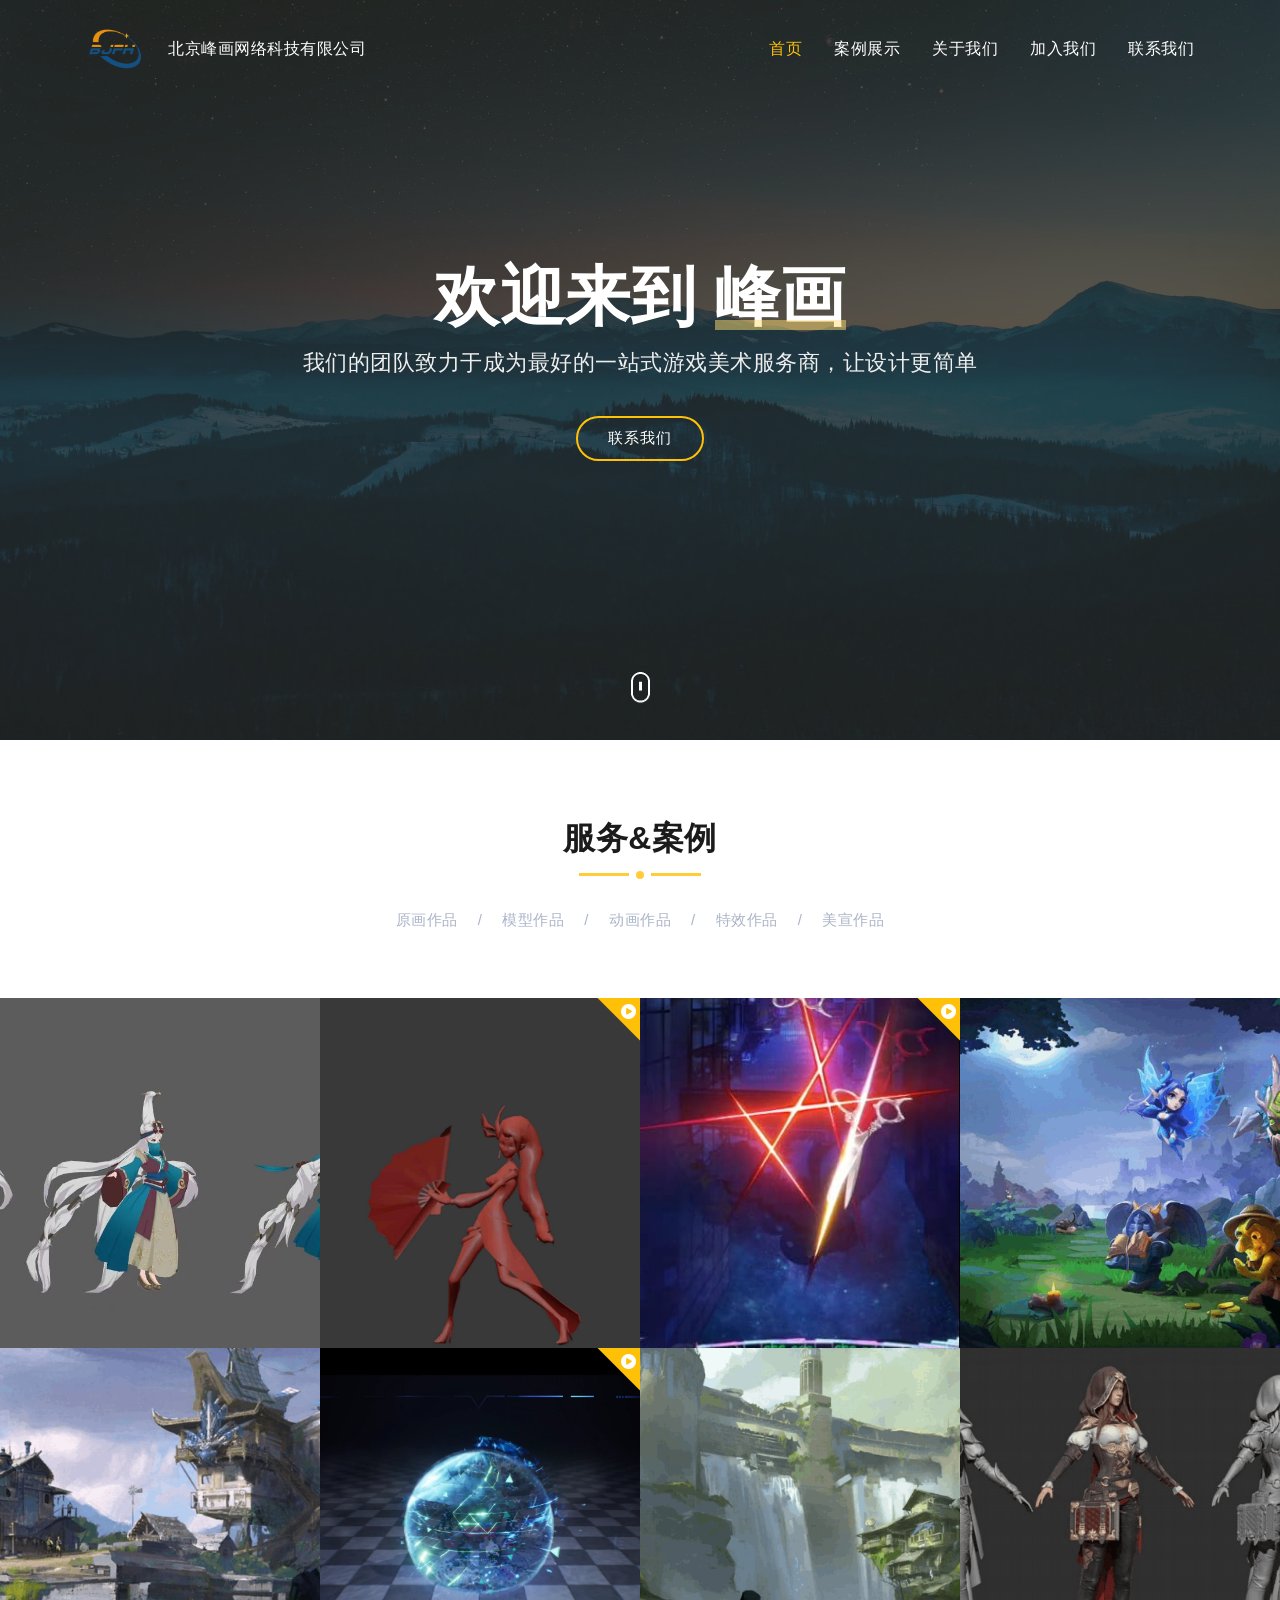
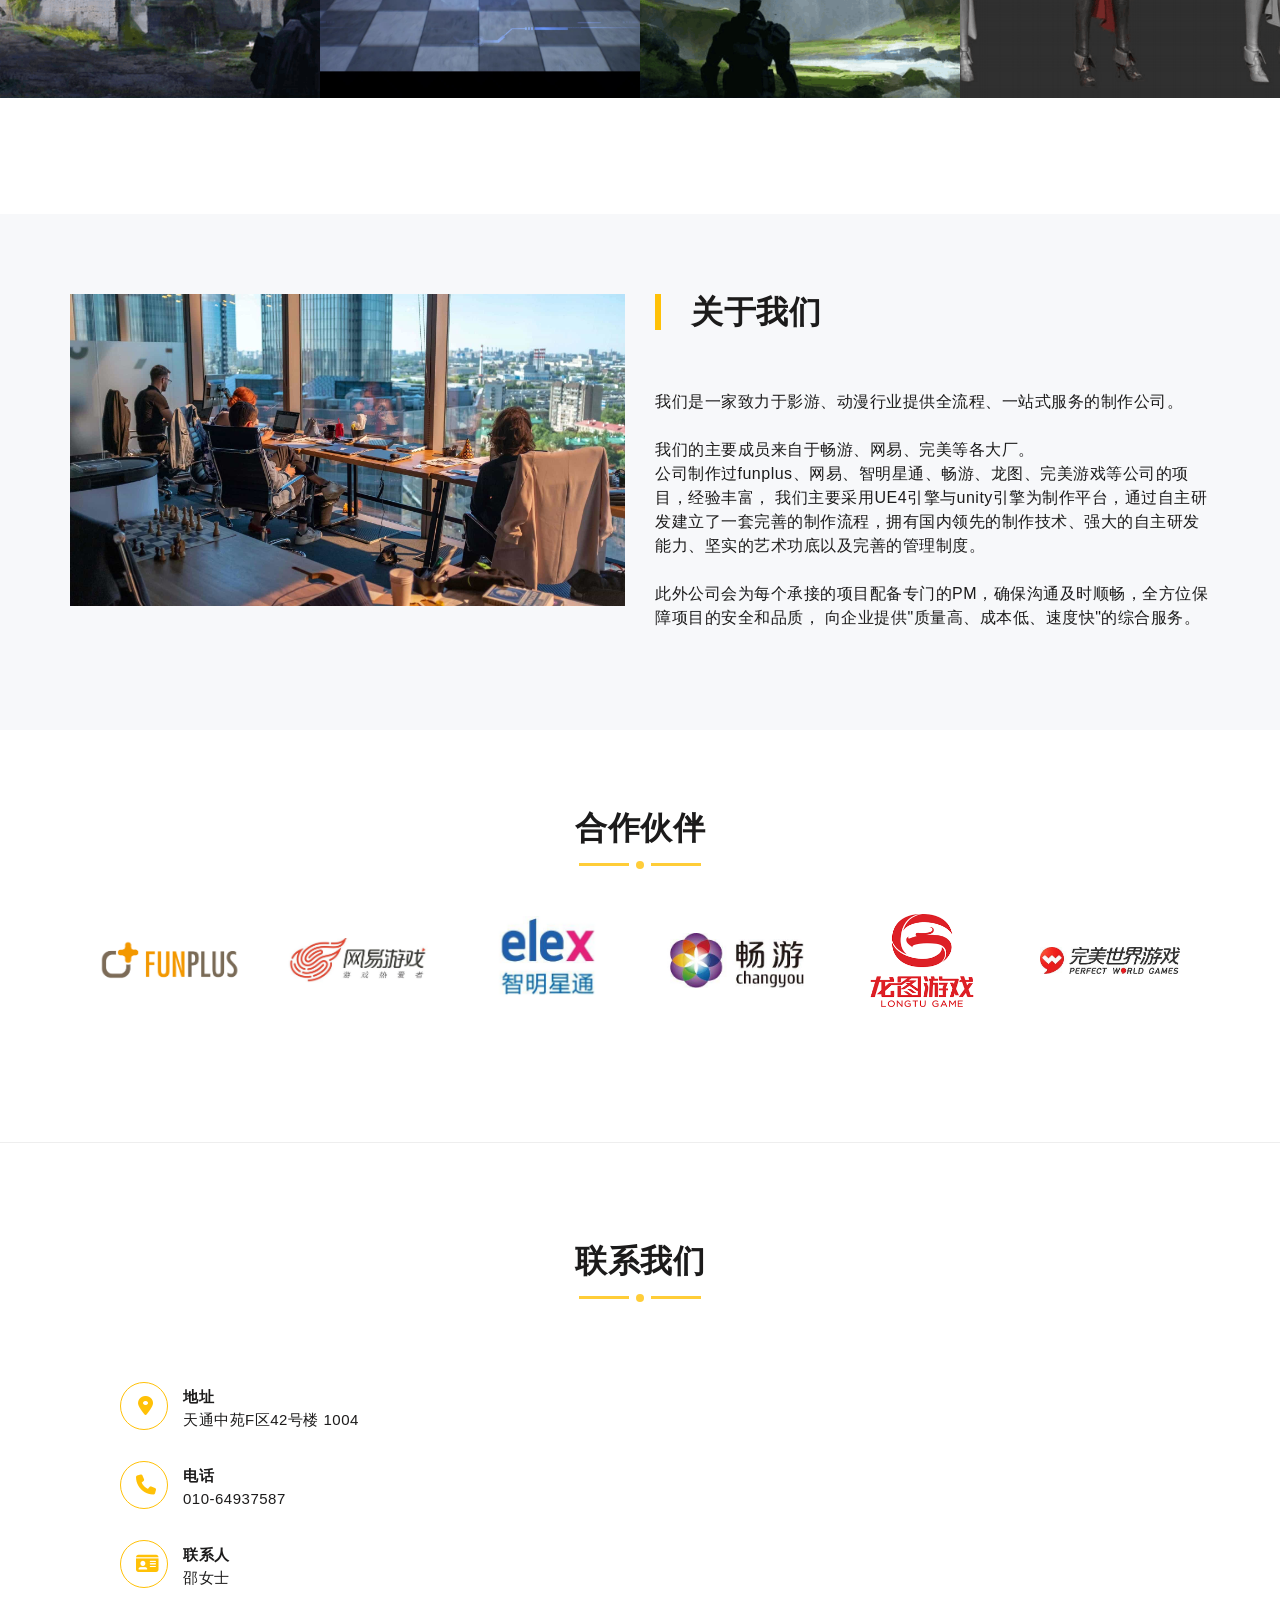
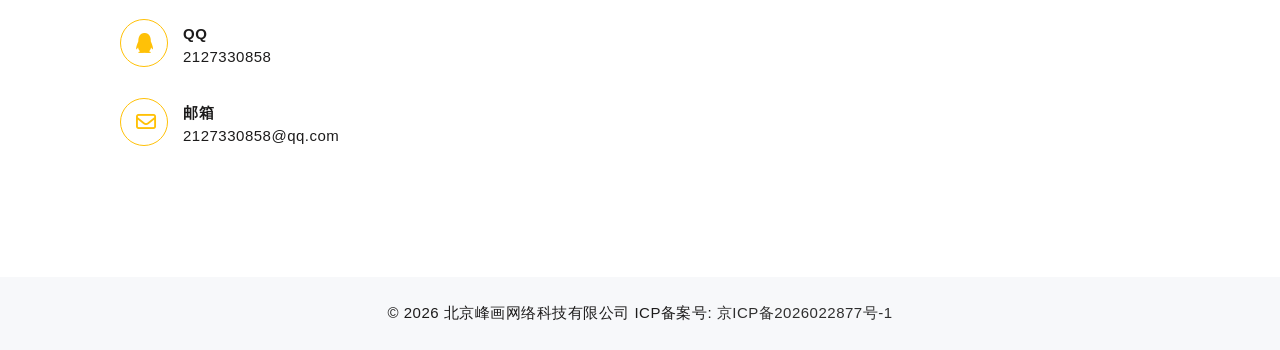
==== commit f28d3829: "更新备案号" ====
--- a/index.html
+++ b/index.html
@@ -323,7 +323,7 @@
         <p>
           © 2026 北京峰画网络科技有限公司 ICP备案号:
           <a href="https://beian.miit.gov.cn" target="_blank"
-            >京ICP备2026022877号</a
+            >京ICP备2026022877号-1</a
           >
         </p>
       </footer>
